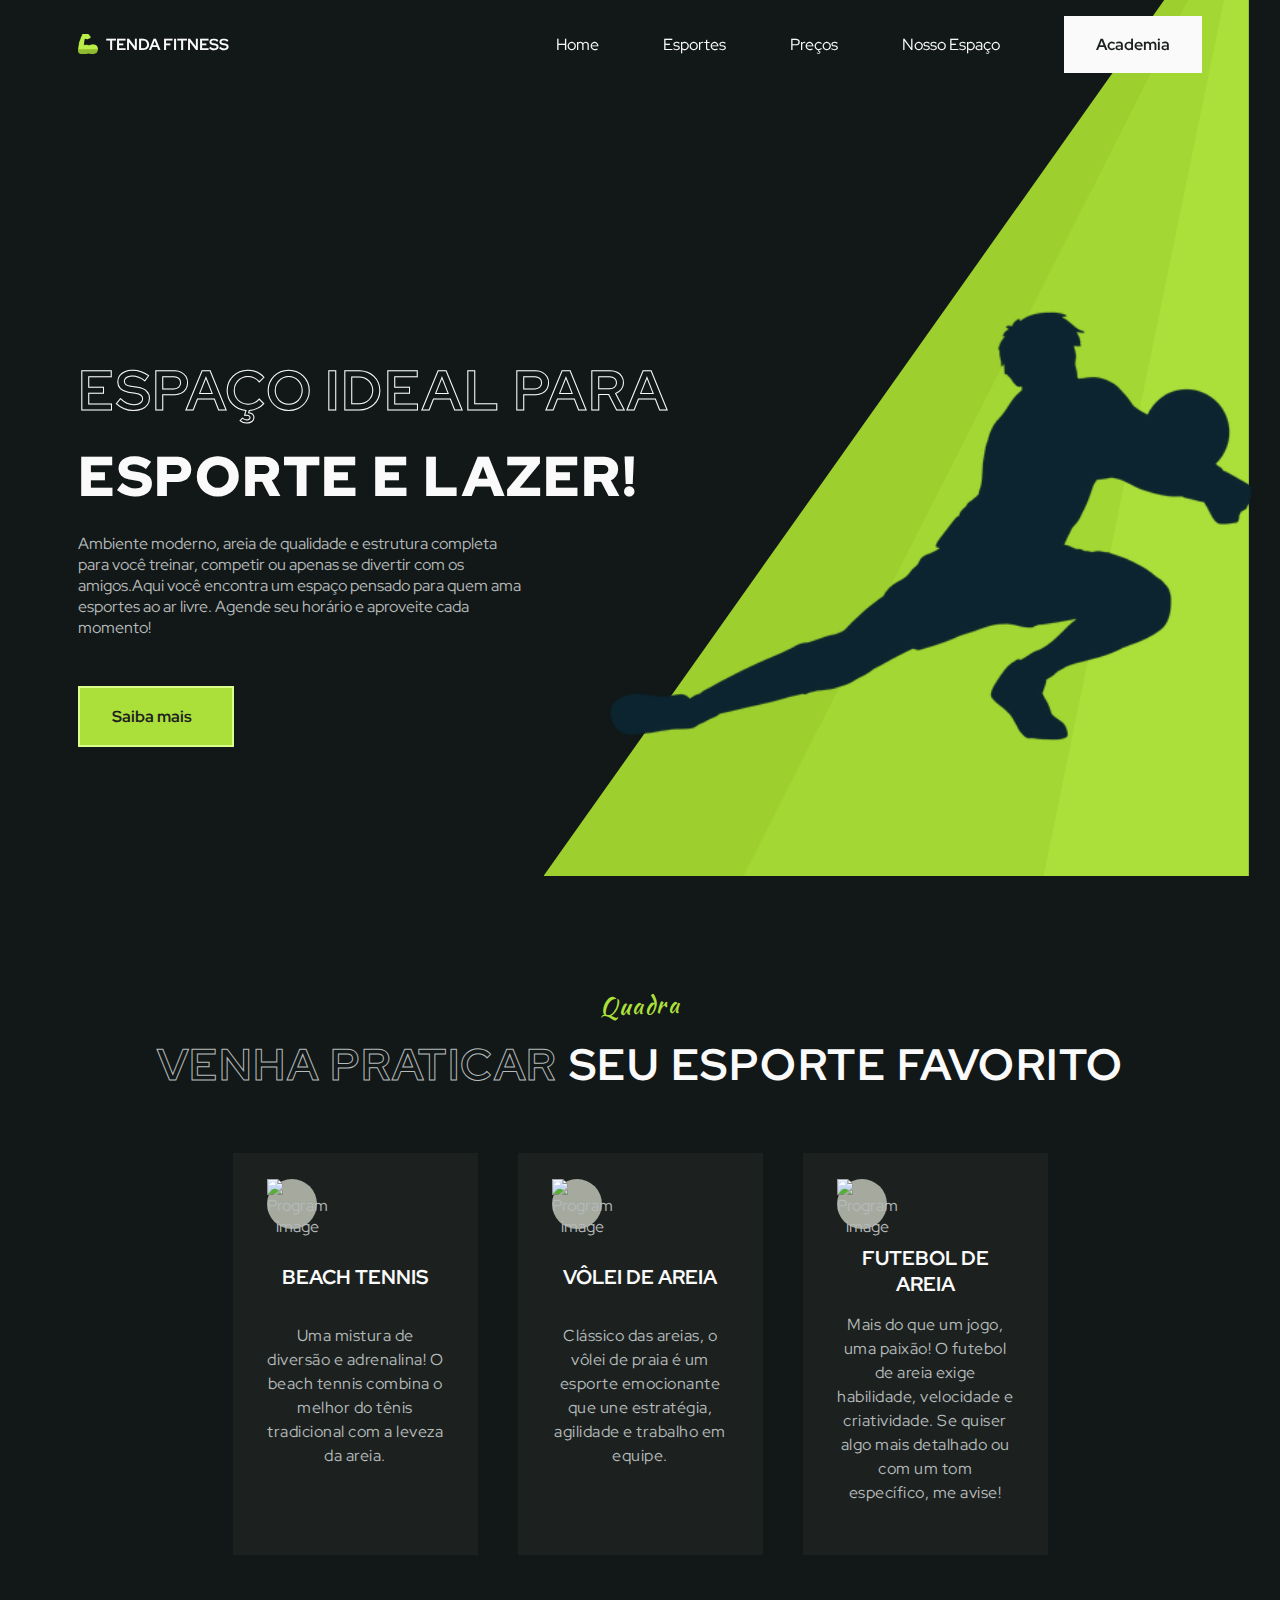
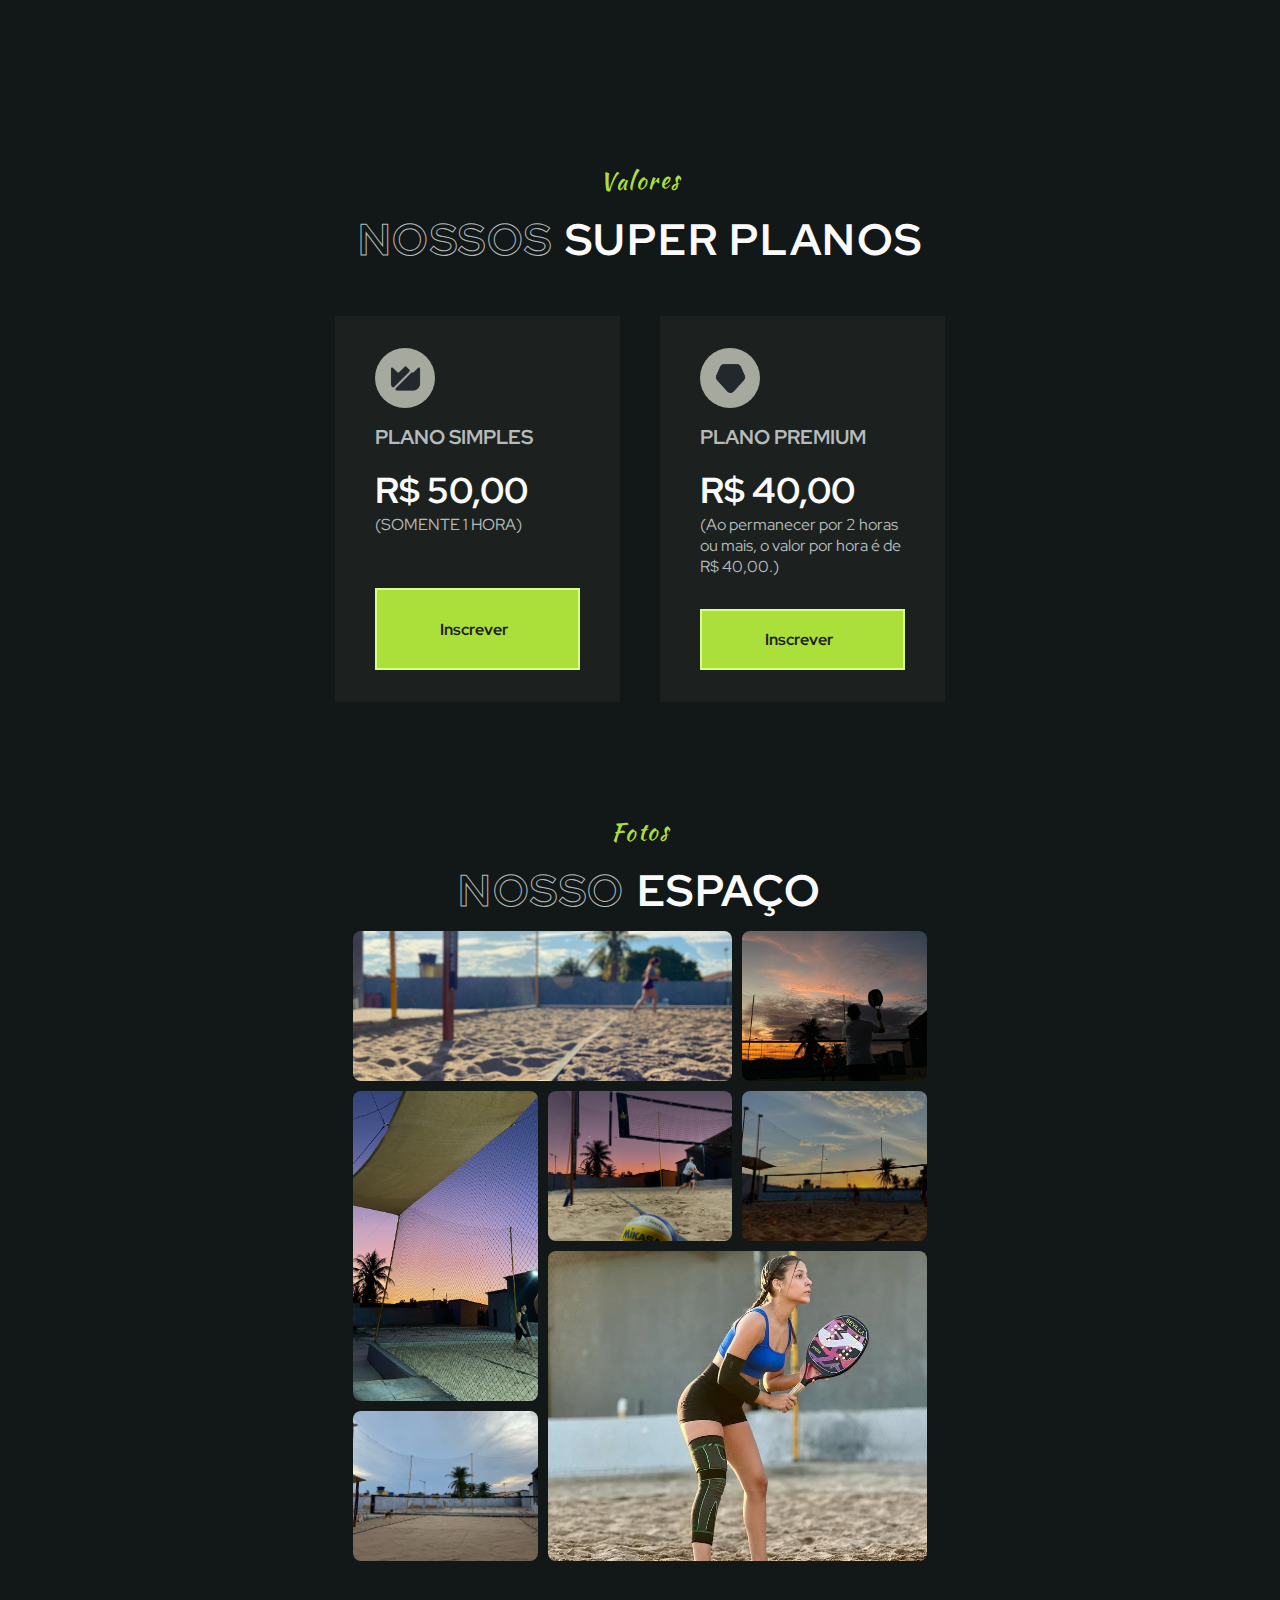
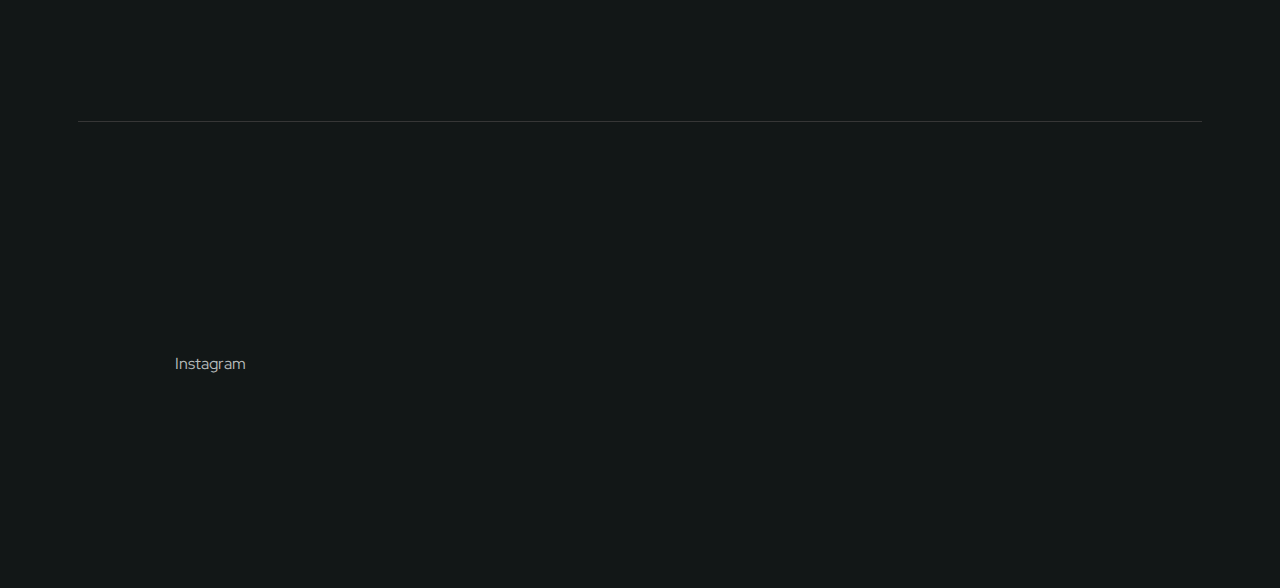
==== pages/beach/index.html @ fc8e848c "Created web site" ====
<!DOCTYPE html>
<html lang="pt-BR">
  <head>
    <meta charset="UTF-8" />
    <meta name="viewport" content="width=device-width, initial-scale=1.0" />

    <!--=============== FAVICON ===============-->
    <link
      rel="shortcut icon"
      href="assets/img/favicon.png"
      type="image/x-icon"
    />

    <!--=============== REMIXICON ===============-->
    <link
      href="https://cdn.jsdelivr.net/npm/remixicon@2.5.0/fonts/remixicon.css"
      rel="stylesheet"
    />

    <!--=============== CSS ===============-->
    <link rel="stylesheet" href="../../assets/css/style_beach.css" />

    <title>Responsive gym website - Bedimcode</title>
  </head>
  <body>
    <!--==================== HEADER ====================-->
    <header class="header" id="header">
      <nav class="nav container">
        <a href="#" class="nav__logo">
          <img src="../../assets/img/logo-nav.png" alt="logo" />
          TENDA FITNESS
        </a>
        <div class="nav__menu" id="nav-menu">
          <ul class="nav__list">
            <li class="nav__item">
              <a href="#home" class="nav__link">Home</a>
            </li>
            <li class="nav__item">
              <a href="#program" class="nav__link">Esportes</a>
            </li>

            <li class="nav__item">
              <a href="#pricing" class="nav__link">Preços</a>
            </li>
            <li class="nav__item">
              <a href="#gallery" class="nav__link">Nosso Espaço</a>
            </li>

            <div class="nav__link">
              <a href="../../index.html" class="button nav__button">Academia</a>
            </div>
          </ul>
          <div class="nav__close" id="nav-close">
            <i class="ri-close-line"></i>
          </div>
        </div>
        <!--Toggle button-->
        <div class="nav__toggle" id="nav-toggle">
          <i class="ri-menu-line"></i>
        </div>
      </nav>
    </header>

    <!--==================== MAIN ====================-->
    <main class="main">
      <!--==================== HOME ====================-->
      <section class="home section" id="home">
        <div class="home__container container grid">
          <div class="home__data">
            <h2 class="home__subtitle">ESPAÇO IDEAL PARA</h2>
            <h1 class="home__title">ESPORTE E LAZER!</h1>
            <p class="home__description">
              Ambiente moderno, areia de qualidade e estrutura completa para você treinar, competir ou apenas se divertir com os amigos.Aqui você encontra um espaço pensado para quem ama esportes ao ar livre. Agende seu horário e aproveite cada momento!
            </p>
            <a href="#" class="button button__flex">
              Saiba mais <i class="ri-arrow-right-line"></i>
            </a>
          </div>
          <div class="home__images">
            <img
              src="../../assets/img/b1.png"
              alt="Home image"
              class="home__img"
            />

            <div class="home__triangle home__triangle-3"></div>
            <div class="home__triangle home__triangle-2"></div>
            <div class="home__triangle home__triangle-1"></div>
          </div>
        </div>
      </section>



      <!--==================== PROGRAM ====================-->
      <section class="program section" id="program">
        <div class="container">
          <div class="section__data">
            <h2 class="section__subtitle">Quadra</h2>
            <div class="section__titles">
              <h1 class="section__title-border">VENHA PRATICAR</h1>
              <h1 class="section__title">SEU ESPORTE FAVORITO</h1>
            </div>
            <div class="program__container grid">
              <article class="program__card">
                <div class="program__shape">
                  <img src="https://escolavinifont.com.br/wp-content/uploads/2023/01/foto-vini-areia-e1674569932952.png" alt="Program image" />
                </div>
                <h3 class="program__title">BEACH TENNIS</h3>
                <p class="program__description">
                  Uma mistura de diversão e adrenalina! O beach tennis combina o melhor do tênis tradicional com a leveza da areia.
                </p>
                <a href="#" class="program__button">
                  <i class="ri-arrow-right-line"></i>
                </a>
              </article>

              <article class="program__card">
                <div class="program__shape">
                  <img src="https://cdn-icons-png.flaticon.com/512/3965/3965902.png" alt="Program image" />
                </div>
                <h3 class="program__title">VÔLEI DE AREIA</h3>
                <p class="program__description">
                  Clássico das areias, o vôlei de praia é um esporte emocionante que une estratégia, agilidade e trabalho em equipe. 
                </p>
                <a href="#" class="program__button">
                  <i class="ri-arrow-right-line"></i>
                </a>
              </article>

              <article class="program__card">
                <div class="program__shape">
                  <img src="https://images.vexels.com/media/users/3/234529/isolated/lists/6bd767438977b896e245a723c043e446-recorte-de-jogador-de-futebol-masculino.png" alt="Program image" />
                </div>
                <h3 class="program__title">
                  FUTEBOL DE AREIA
                </h3>
                <p class="program__description">
                  Mais do que um jogo, uma paixão! O futebol de areia exige habilidade, velocidade e criatividade. 

                  Se quiser algo mais detalhado ou com um tom específico, me avise!
                </p>
                <a href="#" class="program__button">
                  <i class="ri-arrow-right-line"></i>
                </a>
              </article>
            </div>
          </div>
        </div>
      </section>



      <!--==================== PRICING ====================-->
      <section class="pricing section" id="pricing">
        <div class="container">
          <div class="section__data">
            <h2 class="section__subtitle">Valores</h2>
            <div class="section__titles">
              <h1 class="section__title-border">NOSSOS</h1>
              <h1 class="section__title">SUPER PLANOS</h1>
            </div>
          </div>

          <div class="pricing__container grid">
            <article class="pricing__card">
              <header class="pricing__header">
                <div class="pricing__shape">
                  <img
                    src="../../assets/img/pricing2.png"
                    alt=""
                    class="pricing__img"
                  />
                </div>
                <h1 class="pricing__title">PLANO SIMPLES</h1>
                <h2 class="pricing__number">R$ 50,00</h2>
                <span>(SOMENTE 1 HORA)</span>
              </header>

              <a href="https://wa.me/5588999475773?text=Ol%C3%A1%2C%20queria%20marcar%20um%20hor%C3%A1rio!" class="button button__flex pricing__button"
                >Inscrever <i class="ri-arrow-right-line"></i>
              </a>
            </article>

            <article class="pricing__card">
              <header class="pricing__header">
                <div class="pricing__shape">
                  <img
                    src="../../assets/img/pricing3.png"
                    alt=""
                    class="pricing__img"
                  />
                </div>
                <h1 class="pricing__title">PLANO PREMIUM</h1>
                <h2 class="pricing__number">R$ 40,00</h2>
                <span>(Ao permanecer por 2 horas ou mais, o valor por hora é de R$ 40,00.)</span>
              </header>

              <a href="https://wa.me/5588999475773?text=Ol%C3%A1%2C%20queria%20marcar%20um%20hor%C3%A1rio!" class="button button__flex pricing__button"
                >Inscrever <i class="ri-arrow-right-line"></i>
              </a>
            </article>


          </div>
        </div>
      </section>
      <!--==================== Gallery ====================-->

      <div class="container__img">
        <section class="container__gallery section" id="gallery">
          <div class="container">
            <div class="section__data">
              <h2 class="section__subtitle">Fotos</h2>
              <div class="section__titles">
                <h1 class="section__title-border">NOSSO</h1>
                <h1 class="section__title">ESPAÇO</h1>
              </div>
              <div class="gallery">
                <img src="../../assets/img/b8.jpg" alt="Foto 1" class="img1">
                <img src="../../assets/img/b7.jpg" alt="Foto 2">
                <img src="../../assets/img/b6.jpg" alt="Foto 3" class="img3">
                <img src="../../assets/img/b5.jpg" alt="Foto 4">
                <img src="../../assets/img/b4.jpg" alt="Foto 5">
                <img src="../../assets/img/b2.jpg" alt="Foto 6" class="img6">
                <img src="../../assets/img/b3.jpg" alt="Foto 7">
            </div>
            </div>
        </section>
      </div>
    </main>

    <!--==================== FOOTER ====================-->
    <footer class="footer section" id="footer">
      <div class="footer__container container grid">
        <div>

        <div class="footer__content">
          <div>
            <h3 class="footer__title"></h3>

            <ul class="footer__links">
              <li>
                <a target="_blank" href="https://www.instagram.com/academiatendafitness/" class="footer__link"><i class="ri-instagram-line"></i> Instagram</a>
              </li>
            </ul>
          </div>
        </div>
      </div>
      <iframe src="https://www.google.com/maps/embed?pb=!4v1739502940540!6m8!1m7!1sUSK9nsuF_SYi8cwr5ppNTQ!2m2!1d-4.165505181592175!2d-40.94603496176403!3f18.66!4f9.439999999999998!5f0.7716690435903213" width="600" height="450" style="border:0;" allowfullscreen="" loading="lazy" referrerpolicy="no-referrer-when-downgrade"></iframe>

    </footer>

    <script src=""></script>


    <!--=============== MAIN JS ===============-->
    <script src="assets/js/main.js"></script>
  </body>
</html>
---- assets/css/style_beach.css ----
/*=============== GOOGLE FONTS ===============*/
@import url("https://fonts.googleapis.com/css2?family=Kaushan+Script&family=Red+Hat+Display:wght@400;700;900&display=swap");

/*=============== VARIABLES CSS ===============*/
:root {
  --header-height: 3.5rem;

  /*========== Colors ==========*/
  /*Color mode HSL(hue, saturation, lightness)*/
  --first-color: hsl(79, 72%, 55%);
  --first-color-light: hsl(79, 97%, 77%);
  --first-color-alt: hsl(79, 67%, 52%);
  --first-color-dark: hsl(79, 63%, 50%);
  --first-color-gray: hsl(79, 6%, 64%);
  --title-color: hsl(180, 4%, 98%);
  --title-color-black: hsl(180, 4%, 12%);
  --text-color: hsl(180, 4%, 72%);
  --text-color-light: hsl(180, 4%, 65%);
  --body-color: hsl(180, 12%, 8%);

  /*========== Font and typography ==========*/
  /*.5rem = 8px | 1rem = 16px ...*/
  --body-font: "Red Hat Display", sans-serif;
  --second-font: "Kaushan Script", cursive;
  --biggest-font-size: 2rem;
  --bigger-font-size: 1.5rem;
  --big-font-size: 1.25rem;
  --h1-font-size: 1.5rem;
  --h2-font-size: 1.25rem;
  --h3-font-size: 1rem;
  --normal-font-size: 0.938rem;
  --small-font-size: 0.813rem;
  --smaller-font-size: 0.75rem;

  /*========== Font weight ==========*/
  --font-bold: 700;
  --font-black: 900;

  /*========== z index ==========*/
  --z-tooltip: 10;
  --z-fixed: 100;
}

/* Responsive typography */
@media screen and (min-width: 1024px) {
  :root {
    --biggest-font-size: 6rem;
    --bigger-font-size: 3.5rem;
    --big-font-size: 2.75rem;
    --h1-font-size: 2.25rem;
    --h2-font-size: 1.5rem;
    --h3-font-size: 1.25rem;
    --normal-font-size: 1rem;
    --small-font-size: 0.875rem;
    --smaller-font-size: 0.813rem;
  }
}

/*=============== BASE ===============*/
* {
  box-sizing: border-box;
  padding: 0;
  margin: 0;
}

html {
  scroll-behavior: smooth;
}

body,
button,
input {
  font-family: var(--body-font);
  font-size: var(--normal-font-size);
}

body {
  background-color: var(--body-color);
  color: var(--text-color);
}

h1,
h2,
h3 {
  color: var(--title-color);
  font-weight: var(--font-bold);
}

ul {
  list-style: none;
}

a {
  text-decoration: none;
}

img {
  max-width: 100%;
  height: auto;
}

/*=============== REUSABLE CSS CLASSES ===============*/
.container {
  max-width: 1124px;
  margin-right: 1.5rem;
  margin-left: 1.5rem;
}

.section {
  padding: 4.5rem 0 2rem;
}

.section__data {
  display: flex;
  flex-direction: column;
  row-gap: 0.75rem;
  text-align: center;
  margin-bottom: 3rem;
}

.section__title,
.section__title-border {
  font-size: var(--big-font-size);
  letter-spacing: 1.5px;
}

.section__subtitle {
  font-size: var(--h2-font-size);
  font-family: var(--second-font);
  font-weight: 400;
  letter-spacing: 1.5px;
  color: var(--first-color);
  transform: rotate(-2deg);
}

.section__titles {
  width: 100%;
  display: flex;
  align-items: center;
  text-align: center;
  column-gap: 0.75rem;
  justify-content: center;
}

.section__title-border {
  -webkit-text-stroke: 1px var(--text-color);
  color: transparent;
  text-align: center;
}

.grid {
  display: grid;
  gap: 1.5rem;
}

.main {
  overflow: hidden; /* For animation ScrollReveal */
}

.color-red {
  color: hsl(0, 80%, 64%);
}

.color-green {
  color: var(--first-color);
}

/*=============== HEADER & NAV ===============*/

/* Show menu */
.header {
  width: 100%;
  background-color: transparent;
  position: fixed;
  top: 0;
  left: 0;
  z-index: var(--z-fixed);
  transition: all 0.3s;
}

.nav {
  height: var(--header-height);
  display: flex;
  justify-content: space-between;
  align-items: center;
}

.nav__logo,
.nav__toggle {
  color: var(--title-color);
  display: flex;
}

.nav__logo {
  align-items: center;
  column-gap: 0.5rem;
  font-weight: var(--font-bold);
}

.nav__logo img {
  width: 1.25rem;
}

.nav__toggle {
  font-size: 1.25rem;
  cursor: pointer;
}

@media screen and (max-width: 1023px) {
  .nav__menu {
    position: fixed;
    background-color: hsla(180, 12%, 8%, 0.8);
    backdrop-filter: blur(32px);
    -webkit-backdrop-filter: blur(32px);
    top: 0;
    right: -100%;
    width: 80%;
    height: 100%;
    border-left: 2px solid var(--first-color-gray);
    transition: right 0.3s;
  }
}

.nav__list {
  padding: 5rem 0 0 3rem;
  display: flex;
  flex-direction: column;
  row-gap: 2.5rem;
}
.nav__link {
  color: var(--title-color);
}
.nav__link:hover {
  color: var(--first-color);
}
.nav__close {
  position: absolute;
  top: 1rem;
  right: 1.5rem;
  font-size: 1.5rem;
  color: var(--title-color);
  cursor: pointer;
}
.nav .nav__button {
  background-color: var(--title-color);
  border: none;
}
.show-menu {
  right: 0;
}
/* Change background header */
.bg-header {
  background-color: var(--body-color);
  box-shadow: 0 4px 8px hsla(180, 12%, 4%, 0.3);
}
/* Active link */

/*=============== HOME ===============*/
.home {
  position: relative;
  padding-bottom: 0;
}
.home__container {
  padding-top: 4rem;
  row-gap: 3rem;
}
.home__data {
  text-align: center;
}
.home__subtitle {
  font-size: var(--bigger-font-size);
  -webkit-text-stroke: 1px var(--title-color);
  color: transparent;
}
.home__title {
  font-size: var(--bigger-font-size);
  font-weight: var(--font-black);
  margin: 0.5rem 0;
}
.home__subtitle,
.home__title {
  letter-spacing: 1.5px;
}
.home__description {
  margin-bottom: 2.5rem;
}
.home__triangle {
  height: 325px;
  position: absolute;
  right: 0;
  bottom: 0;
  clip-path: polygon(100% 0, 0 100%, 100% 100%);
}
.home__triangle-1 {
  width: 105px;
  background-color: var(--first-color);
}
.home__triangle-2 {
  width: 205px;
  background-color: var(--first-color-alt);
}
.home__triangle-3 {
  width: 305px;
  background-color: var(--first-color-dark);
}

.home__img {
  display: block;
  position: relative;
  z-index: 1;
  width: 350px;
  margin: 0 auto;
}
/*=============== BUTTON ===============*/
.button {
  display: inline-block;
  background-color: var(--first-color);
  padding: 18px 32px;
  border: 2px solid var(--first-color-light);
  color: var(--title-color-black);
  font-weight: var(--font-bold);
  cursor: pointer;
  transition: all 0.3s;
}
.button:hover {
  background-color: var(--first-color-alt);
}
.button i {
  font-size: 1.25rem;
  transition: all 0.3s;
}
.button__flex {
  display: inline-flex;
  align-items: center;
  justify-content: center;
  column-gap: 0.5rem;
}

.button__flex:hover i {
  transform: translateX(0.25rem);
}

/*=============== LOGOS ===============*/
.logos__container {
  grid-template-columns: repeat(2, 1fr);
  gap: 2rem;
  justify-content: center;
}
.logos__img {
  width: 120px;
}
/*=============== PROGRAM ===============*/
.program__container {
  grid-template-columns: 225px;
  justify-content: center;
  row-gap: 2rem;
}
.program__card {
  display: grid;
  background-color: hsla(79, 6%, 64%, 0.07);
  padding: 1.5rem 2rem;
  border: 2px solid transparent;
  transition: background 0.5s, borde 0.4s;
}

.program__img {
  width: 38px;
}
.program__shape {
  width: 50px;
  height: 50px;
  background-color: var(--first-color-gray);
  border-radius: 50%;
  display: grid;
  place-items: center;
  margin-bottom: 1rem;
  transition: background 0.5s;
}

.program__title {
  font-size: var(--h3-font-size);
  margin-bottom: 1rem;
}
.program__description {
  font-size: var(--small-font-size);
  letter-spacing: 0.5px;
  line-height: 150%;
}
.program__title,
.program__description {
  transition: color 0.5s;
}

.program__button {
  justify-self: flex-end;
  margin-top: 1.5rem;
  font-size: 1.25rem;
  color: var(--title-color-black);
  transition: opacity 0.4s;
}
.program__button i {
  display: block;
  transition: transform 0.3s;
}
.program__button:hover i {
  transform: translateX(0.25rem);
}
.program__card:hover {
  background-color: var(--first-color);
  border: 2px solid var(--first-color-light);
}
.program__card:hover .program__shape {
  background-color: var(--first-color-light);
}
.program__card:hover .program__title,
.program__card:hover .program__description {
  color: var(--title-color-black);
}
.program__card:hover .program__button {
  opacity: 1;
}
/*=============== CHOOSE ===============*/
.choose {
  padding-bottom: 0;
}
.choose__overflow {
  position: relative;
}
.choose__container {
  row-gap: 3rem;
}
.choose__content {
  display: flex;
  flex-direction: column;
  align-items: center;
}
.choose__description {
  text-align: center;
  margin-bottom: 2.5rem;
}
.choose__data {
  margin-top: 20px;
  display: grid;
  grid-template-columns: repeat(2, 1fr);
  row-gap: 2rem;
}
.choose__groud {
  text-align: center;
}
.chosse__number {
  font-size: var(--h1-font-size);
  font-family: var(--second-font);
  font-weight: 400;
  margin-bottom: 0.25rem;
}
.choose__subtitle {
  font-size: var(--small-font-size);
}
.choose__triangle {
  height: 325px;
  position: absolute;
  left: 0;
  bottom: 0;
  clip-path: polygon(0 0, 0 100%, 100% 100%);
}

.choose__triangle-1 {
  width: 305px;
  background-color: var(--first-color);
}
.choose__triangle-2 {
  width: 205px;
  background-color: var(--first-color-alt);
}
.choose__triangle-3 {
  width: 105px;
  background-color: var(--first-color-dark);
}
.choose__img {
  width: 260px;
  display: block;
  position: relative;
  z-index: 1;
  margin: 0 auto;
}
/*=============== PRICING ===============*/
.pricing__container {
  grid-template-columns: 285px;
  justify-content: center;
  row-gap: 2rem;
}
.pricing__card,
.pricing__shape,
.pricing__list {
  display: grid;
}
.pricing__card {
  row-gap: 2rem;
  background-color: hsla(79, 6%, 64%, 0.07);
  padding: 2rem 2.5rem;
}
.pricing__img {
  width: 35px;
}
.pricing__shape {
  width: 60px;
  height: 60px;
  background-color: var(--first-color-gray);
  border-radius: 50%;
  place-items: center;
  margin-bottom: 1rem;
}
.pricing__title {
  font-size: var(--h3-font-size);
  color: var(--text-color);
  margin-bottom: 1rem;
}
.pricing__number {
  font-size: var(--h1-font-size);
}

/*=============== Gallery ===============*/
.container__img {
  display: flex;
  flex-direction: column;
  align-items: center;
  width: 100%;
}

.container__gallery {
  display: flex; /* Faz a galeria ser centralizada */
  justify-content: center; /* Centraliza no eixo horizontal */
  align-items: center;
  width: 100%; /* Ajuste para não esticar além do necessário */
  margin: 0 auto;
}

.gallery {
  display: grid;
  grid-template-columns: repeat(3, 1fr);
  grid-auto-rows: 150px;
  gap: 10px;
  width: 80%;
  max-width: 800px;
  margin: 0 auto; /* Centraliza horizontalmente */
}

.gallery img {
  width: 100%;
  height: 100%;
  object-fit: cover;
  border-radius: 8px; /* Bordas arredondadas */
}

/* Definindo tamanhos diferentes para algumas imagens */
.img1 {
  grid-column: span 2; /* Ocupa 2 colunas */
}

.img3 {
  grid-row: span 2; /* Ocupa 2 linhas */
}

.img6 {
  grid-column: span 2; /* Ocupa 2 colunas */
  grid-row: span 2; /* Ocupa 2 linhas */
}
/*=============== FOOTER ===============*/

.footer__container {
  width: 100vw;
  border-top: 1px solid #363636;
  row-gap: 4rem;
  padding-top: 1rem;
  display: flex;
  align-items: center;
  justify-content: space-around;
}
.footer__logo,
.footer_description {
  color: var(--title-color);
}
.footer__logo {
  align-items: center;
  column-gap: 0.5rem;
  font-weight: var(--font-bold);
  margin-bottom: 1.5rem;
}
.footer__logo img {
  width: 1.5rem;
}
.footer__description {
  margin-bottom: 2rem;
}
.footer__content,
.footer__links {
  display: grid;
}
.footer__content {
  grid-template-columns: repeat(2, max-content);
  gap: 2.5rem;
}
.footer__links {
  row-gap: 0.75rem;
}
.footer__link {
  color: var(--text-color);
  transition: color 0.4s;
}
.footer__link:hover {
  color: var(--first-color);
}

/*=============== BREAKPOINTS ===============*/
/* For small devices */
@media screen and (min-width: 768px) {
  .nav__menu {
    width: 50%;
  }

  .home__container,
  .choose__container {
    grid-template-columns: repeat(2, 1fr);
    align-items: center;
  }

  .home__data,
  .chosse__content .section__data,
  .chosse__description {
    text-align: initial;
  }
  .logos__container {
    grid-template-columns: repeat(4, 1fr);
  }

  .program__container {
    grid-template-columns: repeat(2, 225px);
    gap: 2.5rem;
  }
  .choose__content {
    order: 1;
  }
  .chosse__data {
    justify-items: flex-start;
  }
  .choose__content .section__titles {
    justify-content: initial;
  }
  .pricing__container {
    grid-template-columns: repeat(2, 285px);
    gap: 2.5rem;
  }
}
/* For medium devices */
@media screen and (min-width: 1023px) {
  .nav {
    height: calc(var(--header-height) + 2rem);
  }
  .nav__menu {
    width: initial;
  }
  .nav__toggle,
  .nav__close {
    display: none;
  }
  .nav__list {
    flex-direction: row;
    padding: 0;
    align-items: center;
    column-gap: 4rem;
  }
  .section {
    padding: 7rem 0 0;
  }
  .home__container {
    grid-template-columns: repeat(2, max-content);
  }
  .home__title {
    margin: 0.75rem 0 1.25rem;
  }
  .home__description {
    width: 445px;
    margin-bottom: 3rem;
  }
  .home__img {
    width: 550px;
    transform: translateX(-6rem);
  }
  .home__triangle {
    height: 700px;
  }
  .home__triangle-1 {
    width: 145px;
  }
  .home__triangle-2 {
    width: 345px;
  }
  .home__triangle-3 {
    width: 545px;
  }
  .logos {
    padding: 3.5rem 0 1rem;
  }
  .logos__img {
    width: 190px;
  }
  .chosse__overflow {
    overflow: hidden;
  }
  .chosse__img {
    width: 350px;
  }
  .choose__triangle {
    height: 700px;
  }
  .chosse__triangle-1 {
    width: 545px;
  }
  .chosse__triangle-2 {
    width: 345px;
  }
  .chosse__triangle-3 {
    width: 145px;
  }
}

/* For large devices */
@media screen and (min-width: 1150px) {
  .container {
    margin-left: auto;
    margin-right: auto;
  }
  .home__data {
    padding-top: 3rem;
  }
  .home__images {
    transform: translateX(-9rem);
  }
  .home__img {
    width: 700px;
    transform: translateX(2rem);
  }
  .home__triangle {
    height: 995px;
  }
  .home__triangle-1 {
    width: 205px;
  }
  .home__triangle-2 {
    width: 505px;
  }
  .home__triangle-3 {
    width: 705px;
  }
  .program__container {
    grid-template-columns: repeat(3, 245px);
    padding: 3rem 0;
  }
  .program__card {
    pad: 2rem;
  }
  .program__description {
    font-size: var(--normal-font-size);
  }
  .choose__container {
    column-gap: 8rem;
  }
  .choose__img {
    width: 450px;
    margin: 0 0 0 auto;
  }
  .chosse__triangle {
    height: 800px;
  }
  .choose__images {
    position: relative;
  }
  .choose__data {
    grid-template-columns: repeat(2, max-content);
    gap: 2.5rem 8rem;
  }
  .chosse__description {
    width: 418px;
    margin-bottom: 3.5rem;
  }

  .pricing__container {
    grid-template-columns: repeat(2, 285px);
    gap: 2.5rem;
  }
}
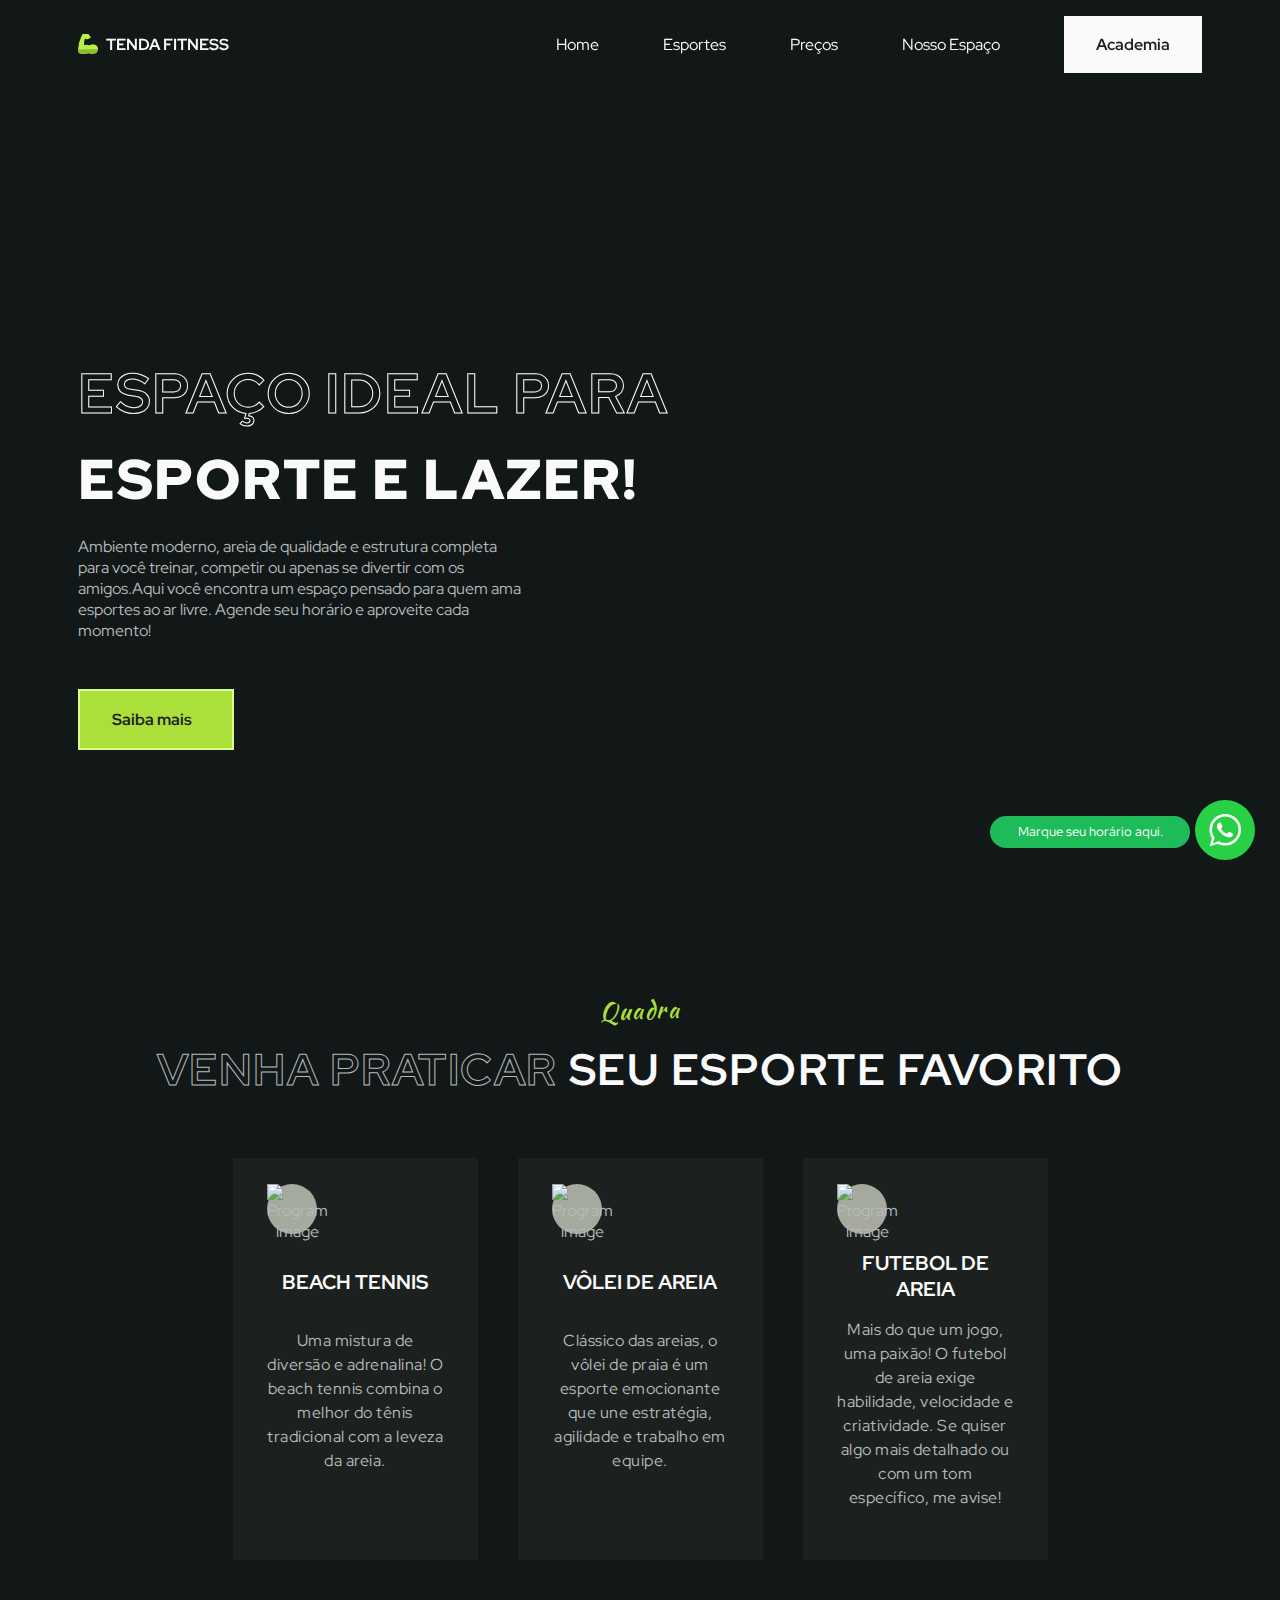
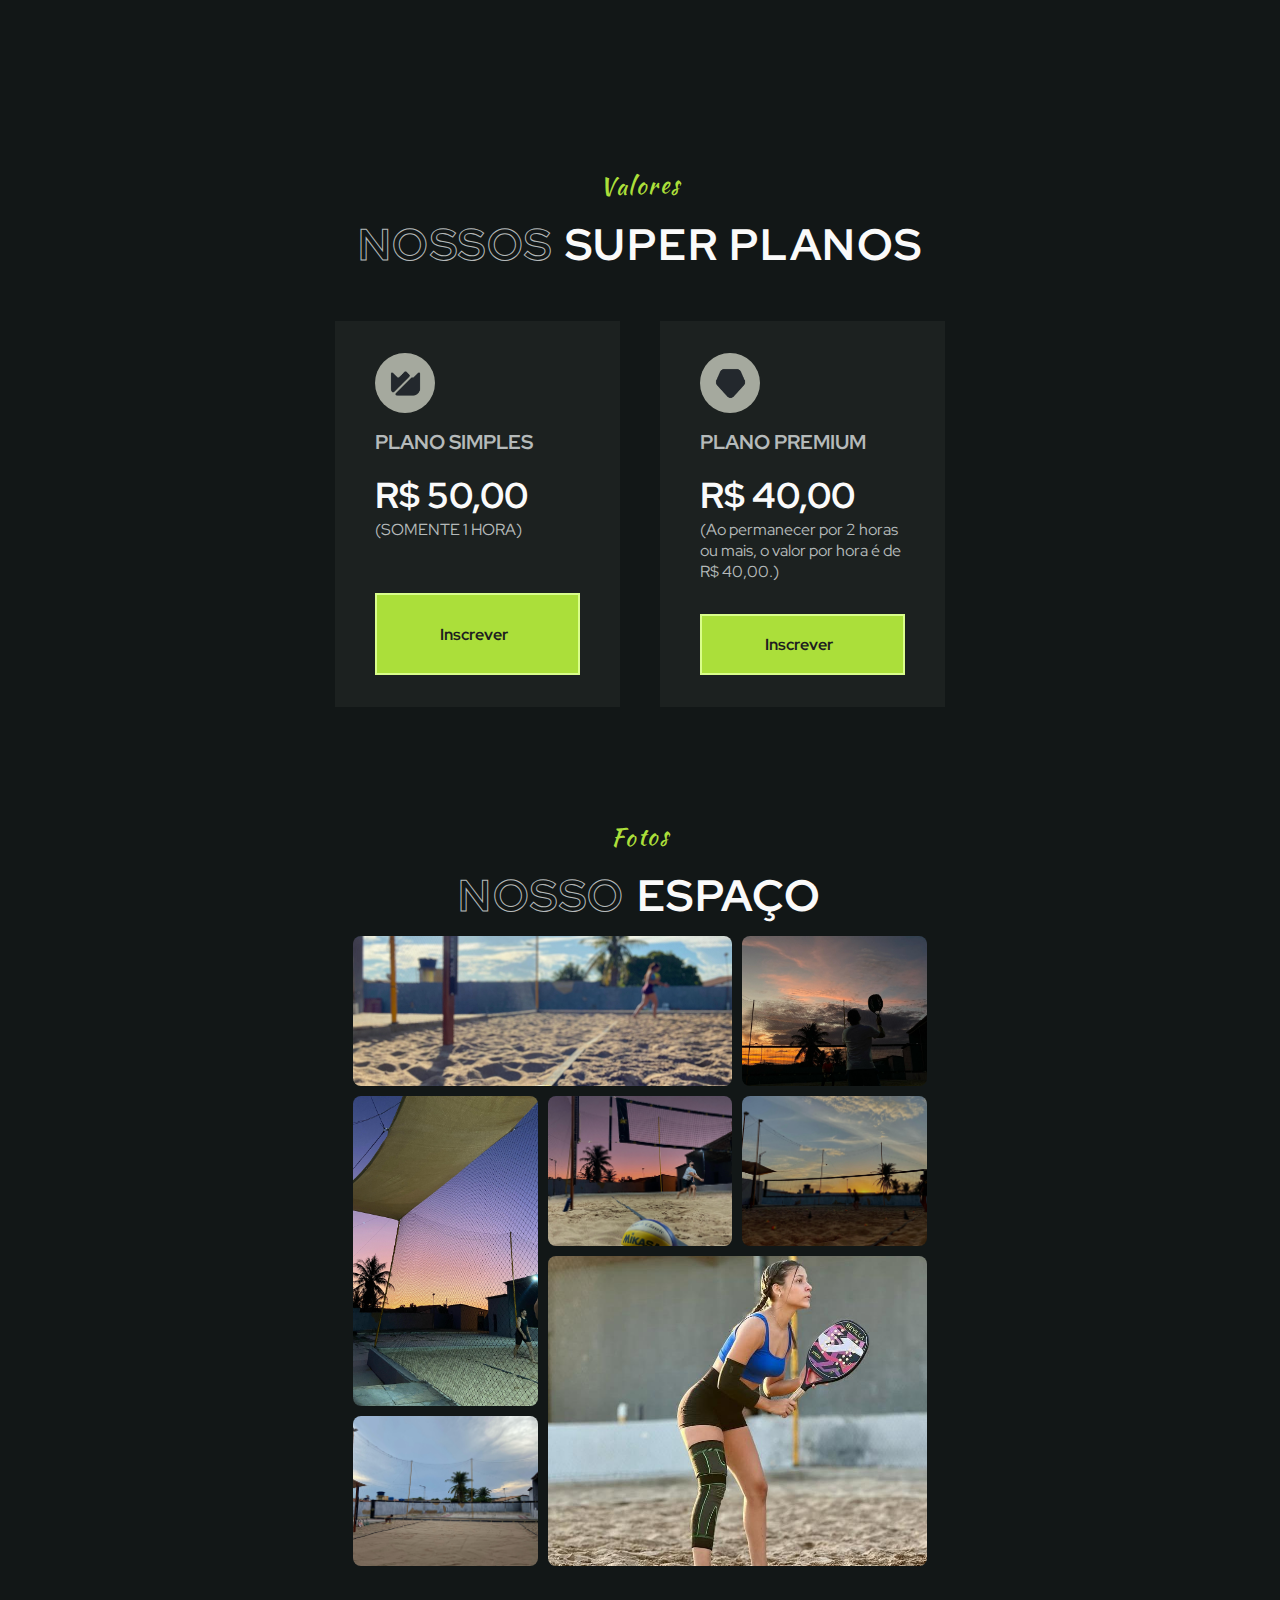
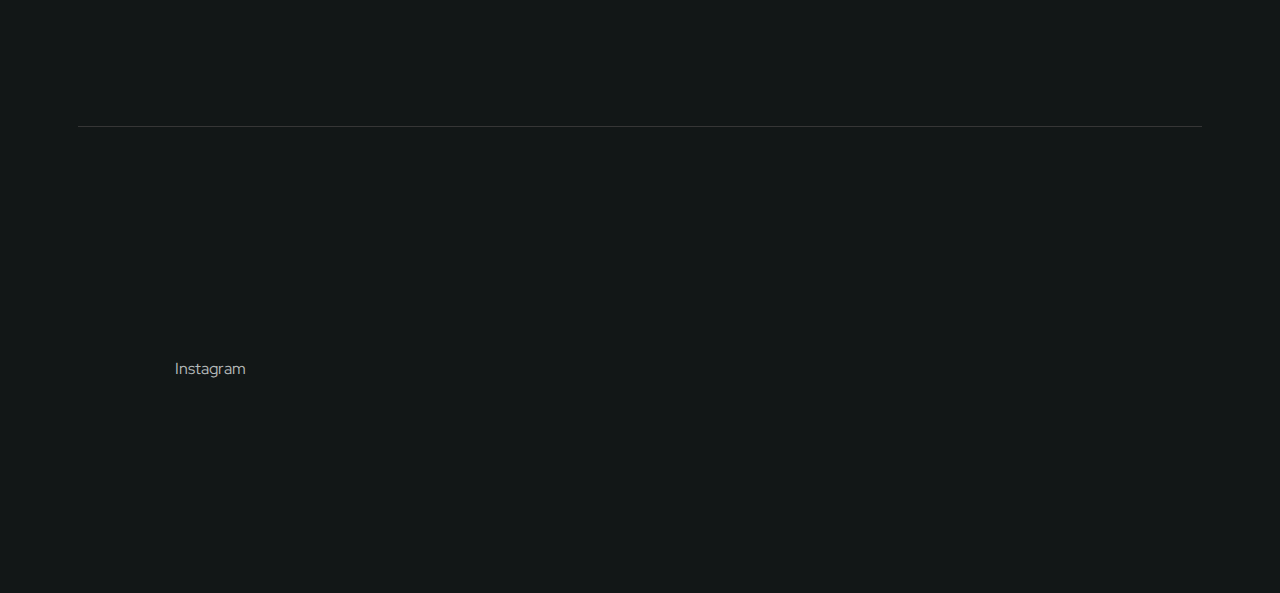
==== commit 50c428f1: "New resources" ====
--- a/pages/beach/index.html
+++ b/pages/beach/index.html
@@ -17,12 +17,21 @@
       rel="stylesheet"
     />
 
-    <!--=============== CSS ===============-->
+    <!--=============== CSS ===============--> 
     <link rel="stylesheet" href="../../assets/css/style_beach.css" />
 
     <title>Responsive gym website - Bedimcode</title>
   </head>
   <body>
+<!-- START Widget WhastApp hospedagemwordpresspro -->
+<a href="https://api.whatsapp.com/send?phone=558896125364&text=Olá!%20Gostaria%20de%20marcar%20um%20horário.%20" id="waurlsite" class="bt-whatsApp" target="_blank" style="right:25px; position:fixed;width:60px;height:60px;bottom:40px;z-index:100;">
+  <img src="[data-uri]" alt="" width="60px">
+  </a>
+  <span id="alertWapp" style="right:30px; visibility: hidden; position:fixed;	width:17px;	height:17px;bottom:90px; background:red;z-index:101; font-size:11px;color:#fff;text-align:center;border-radius: 50px; font-weight:bold;line-height: normal; "> 1 </span>
+  <div id="msg1" style="right: 90px; visibility: visible; background: #1EBC59; color: #fff; position: fixed; width: 200px; bottom: 52px; text-align: center; font-size: 13px; line-height: 31px; height: 32px; border-radius: 100px; z-index: 100; ">Marque seu horário aqui.</div>
+  <script type="text/javascript">function showIt2() {document.getElementById("msg1").style.visibility = "visible";}    setTimeout("showIt2()", 5000); function hiddenIt() {document.getElementById("msg1").style.visibility = "hidden";}setTimeout("hiddenIt()", 15000); function showIt3() {document.getElementById("msg1").style.visibility = "visible";} setTimeout("showIt3()", 25000);  msg1.onclick = function() {document.getElementById('msg1').style.visibility = "hidden"; };function alertW() { document.getElementById("alertWapp").style.visibility = "visible";	} setTimeout("alertW()", 15000); </script>
+  <!-- END Widget WhastApp -->
+  
     <!--==================== HEADER ====================-->
     <header class="header" id="header">
       <nav class="nav container">
@@ -76,17 +85,9 @@
               Saiba mais <i class="ri-arrow-right-line"></i>
             </a>
           </div>
-          <div class="home__images">
-            <img
-              src="../../assets/img/b1.png"
-              alt="Home image"
-              class="home__img"
-            />
-
-            <div class="home__triangle home__triangle-3"></div>
-            <div class="home__triangle home__triangle-2"></div>
-            <div class="home__triangle home__triangle-1"></div>
-          </div>
+          <div class="home__movie" >
+            <video autoplay loop src="../../assets/video/videoQuadra.mp4">
+            </video>
         </div>
       </section>
 
--- a/assets/css/style_beach.css
+++ b/assets/css/style_beach.css
@@ -303,6 +303,11 @@
   width: 305px;
   background-color: var(--first-color-dark);
 }
+.home__movie video{
+  width: 500px;
+  height: 700px;
+  border-radius: 10px;
+}
 
 .home__img {
   display: block;
@@ -574,6 +579,7 @@
   padding-top: 1rem;
   display: flex;
   align-items: center;
+  flex-wrap: wrap;
   justify-content: space-around;
 }
 .footer__logo,
@@ -673,7 +679,10 @@
     padding: 7rem 0 0;
   }
   .home__container {
-    grid-template-columns: repeat(2, max-content);
+    display: flex;
+    flex-direction: row;
+    justify-content: space-between;
+    width: 100vw;
   }
   .home__title {
     margin: 0.75rem 0 1.25rem;
@@ -733,9 +742,6 @@
   .home__data {
     padding-top: 3rem;
   }
-  .home__images {
-    transform: translateX(-9rem);
-  }
   .home__img {
     width: 700px;
     transform: translateX(2rem);
